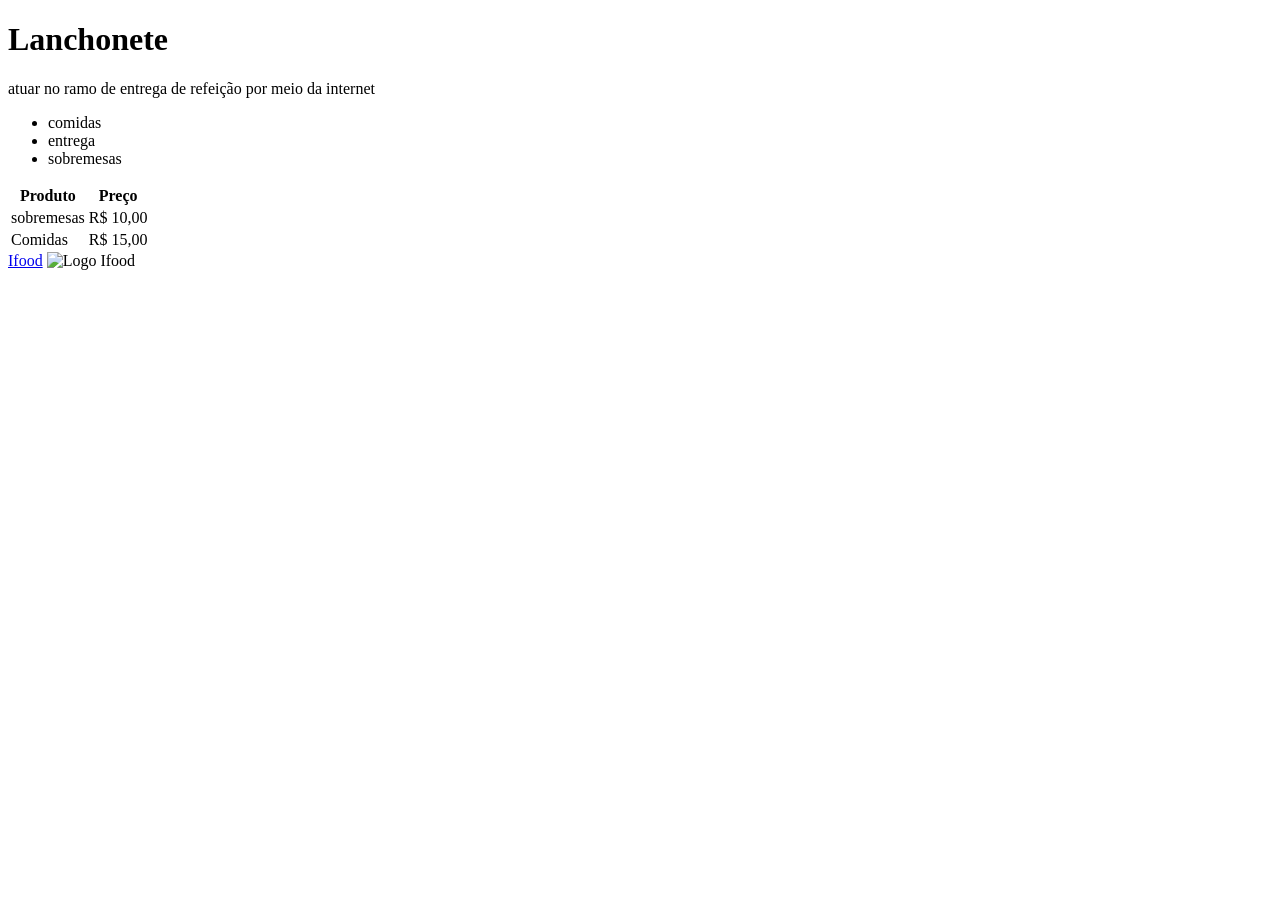
==== index.html @ 336c42e9 "feature/estrutura-html-base" ====
<!DOCTYPE html>
<html lang="en">
<head>
    
</head>
<body>
    <h1>Lanchonete</h1>
    <p>atuar no ramo de entrega de refeição por meio da internet</p>
    <ul>
        <li>comidas</li>
        <li>entrega</li>
        <li>sobremesas</li>
    </ul>
    <table>
        <tr>
            <th>Produto</th>
            <th>Preço</th>
        </tr>
        <tr>
            <td>sobremesas</td>
            <td>R$ 10,00</td>
        </tr>
        <tr>
            <td>Comidas</td>
            <td>R$ 15,00</td>
        </tr>
    </table>
    <a href="https://www.ifood.com.br" target="_blank"
        rel="noopener noreferrer">Ifood</a>
        <img src="assets/images/ifood-logo.webp" alt="Logo Ifood" width="300">
        

</body>
</html>
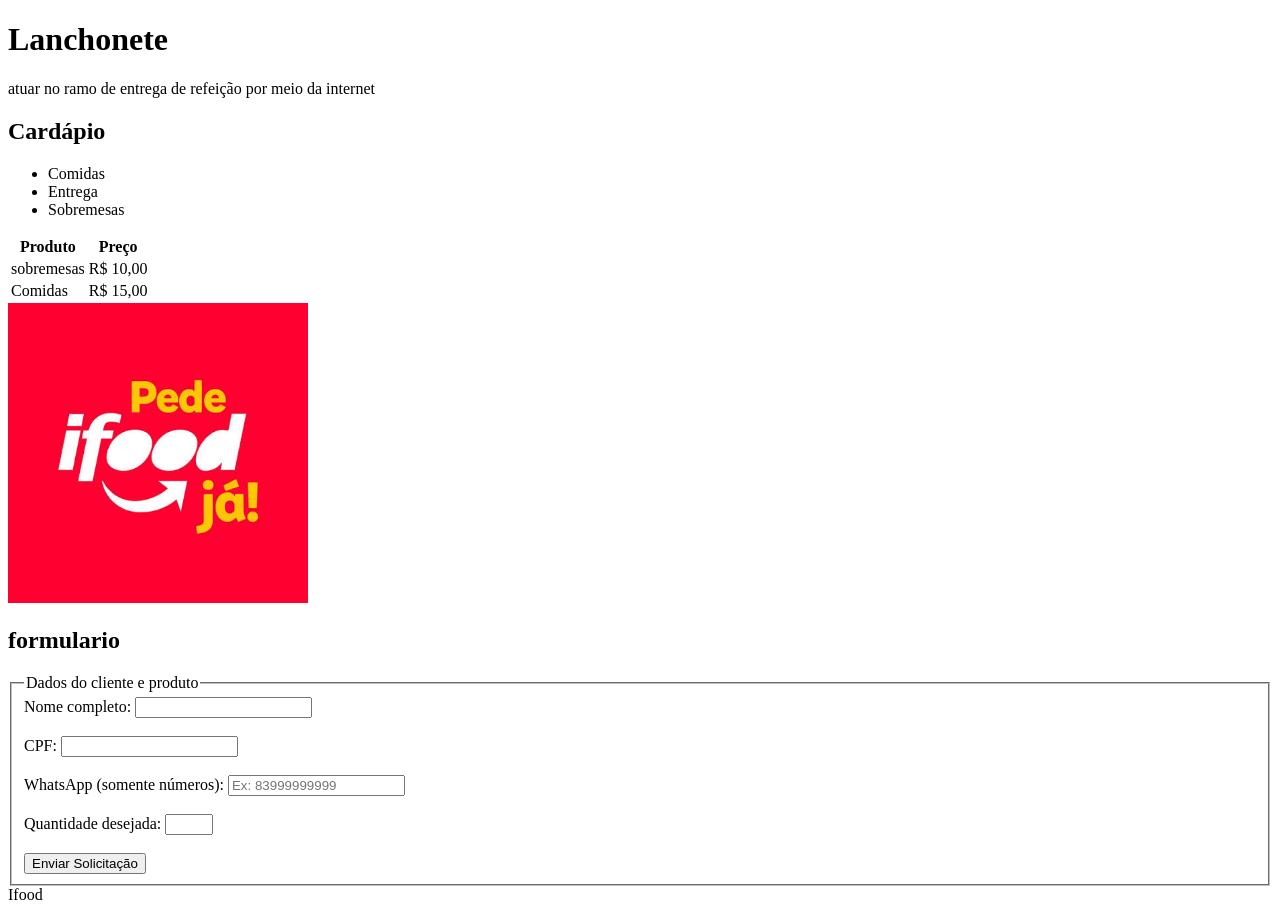
==== commit 0318a705: "feature/html-semantica-formulario" ====
--- a/index.html
+++ b/index.html
@@ -4,14 +4,19 @@
     
 </head>
 <body>
-    <h1>Lanchonete</h1>
-    <p>atuar no ramo de entrega de refeição por meio da internet</p>
-    <ul>
-        <li>comidas</li>
-        <li>entrega</li>
-        <li>sobremesas</li>
-    </ul>
-    <table>
+    <header>
+        <h1>Lanchonete</h1>
+        <p>atuar no ramo de entrega de refeição por meio da internet</p>
+    </header>
+    <main>
+            <section>
+                <h2>Cardápio</h2>
+                <ul>
+                    <li>Comidas</li>
+                    <li>Entrega</li>
+                    <li>Sobremesas</li>
+                </ul>
+                <table>
         <tr>
             <th>Produto</th>
             <th>Preço</th>
@@ -25,10 +30,48 @@
             <td>R$ 15,00</td>
         </tr>
     </table>
-    <a href="https://www.ifood.com.br" target="_blank"
+            <img src="assets/images/comida.jpg" alt="Logo Ifood" width="300">
+            </section>
+            <section>
+                <h2>formulario</h2>
+                <form action="#" method="post">
+                <fieldset>
+                    <legend>Dados do cliente e produto</legend>
+
+                    <div>
+                        <label for="nomeCliente">Nome completo: </label>
+                        <input type="text" id="nomeCliente" name="nome" required>
+                    </div>
+                    <br>
+                    <div>
+                        <label for="cpfCliente">CPF:</label>
+                        <input type="text" id="cpfCliente" name="cpf" required>
+                    </div>
+                    <br>
+                    <div>
+                        <label for="telefone">WhatsApp (somente números):</label>
+                        <input type="tel" id="telefone" name="telefone" pattern="[0-9]{11}" placeholder="Ex: 83999999999">
+                    </div>
+                    <br>
+                    <div>
+                        <label for="quantidade">Quantidade desejada:</label>
+                        <input type="number" id="quantidade" name="quantidade" min="1" max="50">
+                    </div>
+                    <br>
+                    <button type="submit">Enviar Solicitação</button>
+                </fieldset>
+            </form>
+            </section>
+            
+    </main>
+    <footer>
+        <ahref="https://www.ifood.com.br" target="_blank"
         rel="noopener noreferrer">Ifood</a>
-        <img src="assets/images/ifood-logo.webp" alt="Logo Ifood" width="300">
+    </footer>
+    
+    
         
+
 
 </body>
 </html>
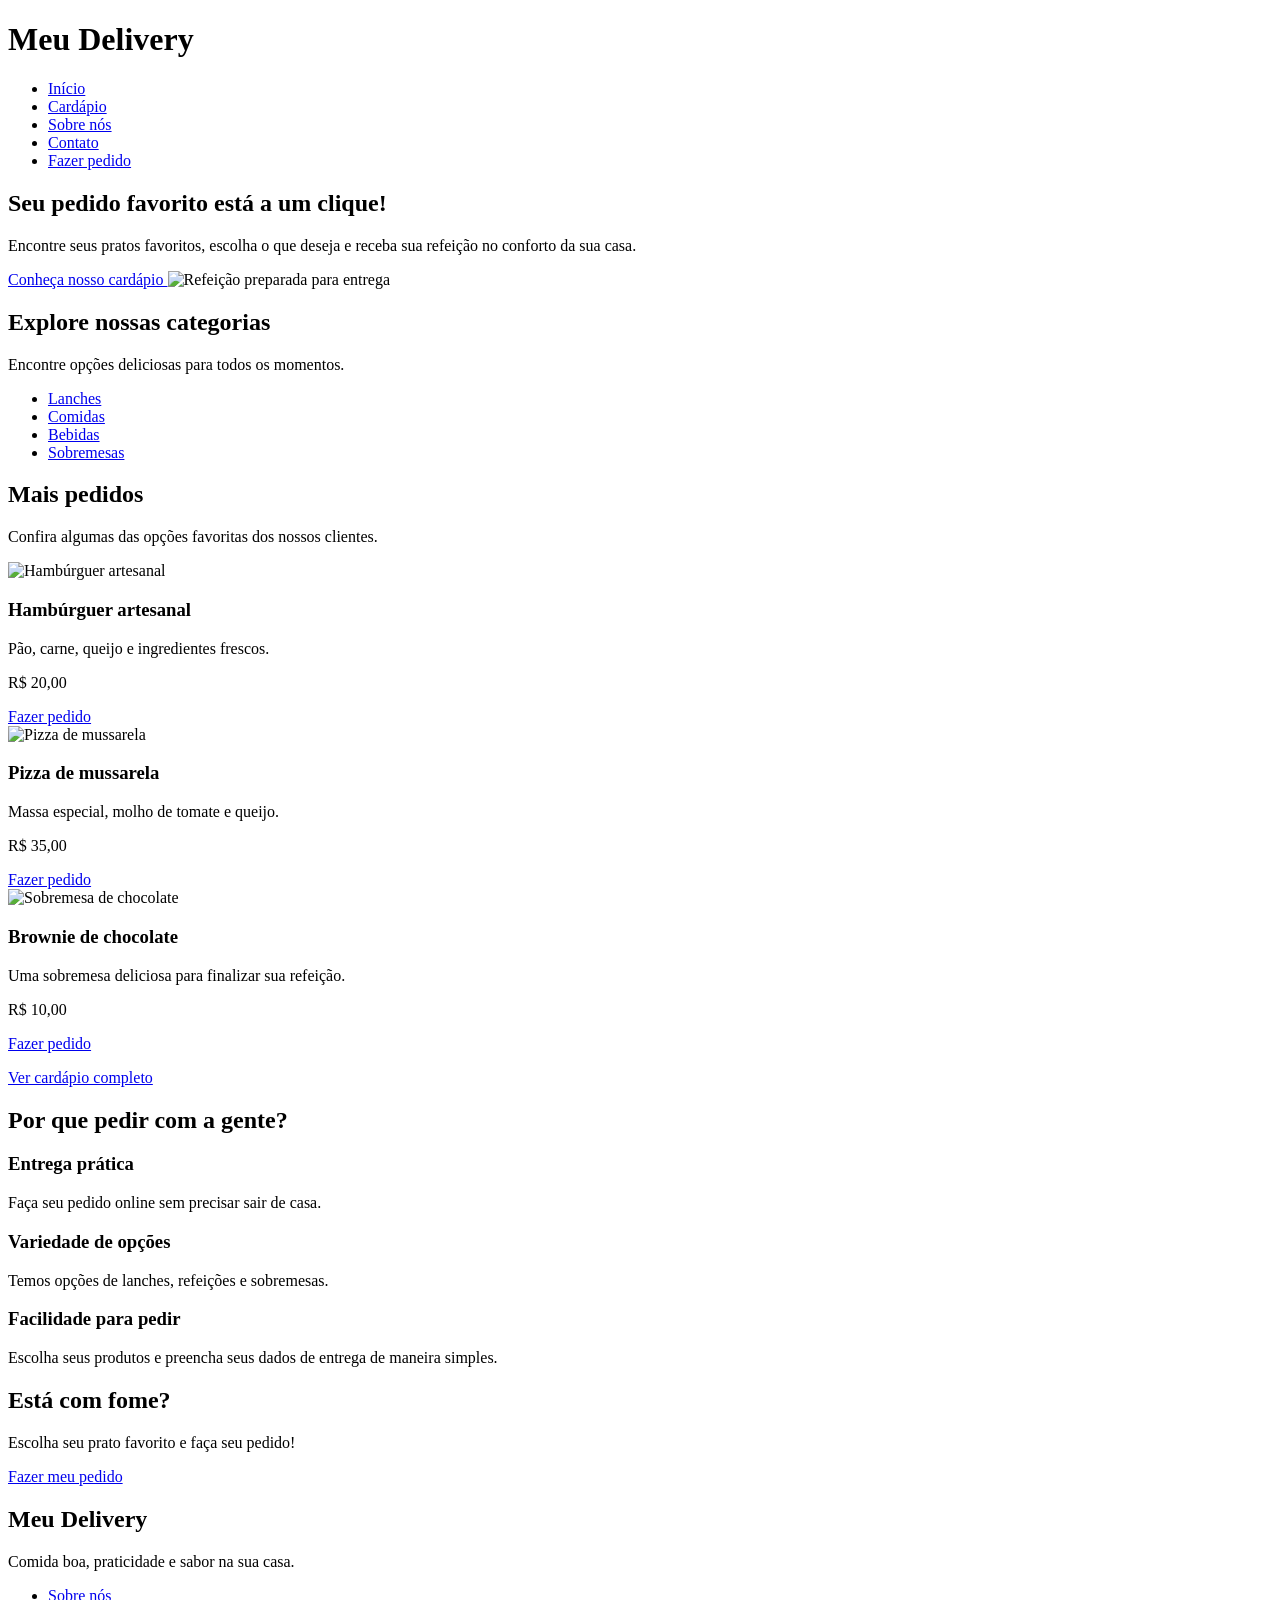
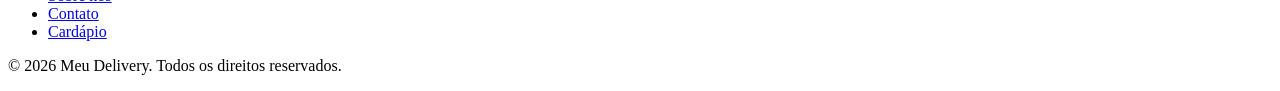
==== commit 08dd3712: "feat: cria estrutura HTML das páginas do site" ====
--- a/index.html
+++ b/index.html
@@ -1,77 +1,258 @@
+
 <!DOCTYPE html>
-<html lang="en">
+<html lang="pt-BR">
+
 <head>
-    
+    <meta charset="UTF-8">
+    <meta name="viewport" content="width=device-width, initial-scale=1.0">
+
+    <meta name="description"
+          content="Peça suas comidas favoritas no Meu Delivery.">
+
+    <title>Meu Delivery | Página Inicial</title>
+
+    <link rel="stylesheet" href="css/style.css">
 </head>
+
 <body>
+
+    <!-- CABEÇALHO -->
     <header>
-        <h1>Lanchonete</h1>
-        <p>atuar no ramo de entrega de refeição por meio da internet</p>
+
+        <h1>Meu Delivery</h1>
+
+        <nav>
+            <ul>
+                <li><a href="index.html">Início</a></li>
+                <li><a href="cardapio.html">Cardápio</a></li>
+                <li><a href="sobre.html">Sobre nós</a></li>
+                <li><a href="contato.html">Contato</a></li>
+                <li><a href="pedido.html">Fazer pedido</a></li>
+            </ul>
+        </nav>
+
     </header>
+
+
     <main>
-            <section>
-                <h2>Cardápio</h2>
-                <ul>
-                    <li>Comidas</li>
-                    <li>Entrega</li>
-                    <li>Sobremesas</li>
-                </ul>
-                <table>
-        <tr>
-            <th>Produto</th>
-            <th>Preço</th>
-        </tr>
-        <tr>
-            <td>sobremesas</td>
-            <td>R$ 10,00</td>
-        </tr>
-        <tr>
-            <td>Comidas</td>
-            <td>R$ 15,00</td>
-        </tr>
-    </table>
-            <img src="assets/images/comida.jpg" alt="Logo Ifood" width="300">
-            </section>
-            <section>
-                <h2>formulario</h2>
-                <form action="#" method="post">
-                <fieldset>
-                    <legend>Dados do cliente e produto</legend>
-
-                    <div>
-                        <label for="nomeCliente">Nome completo: </label>
-                        <input type="text" id="nomeCliente" name="nome" required>
-                    </div>
-                    <br>
-                    <div>
-                        <label for="cpfCliente">CPF:</label>
-                        <input type="text" id="cpfCliente" name="cpf" required>
-                    </div>
-                    <br>
-                    <div>
-                        <label for="telefone">WhatsApp (somente números):</label>
-                        <input type="tel" id="telefone" name="telefone" pattern="[0-9]{11}" placeholder="Ex: 83999999999">
-                    </div>
-                    <br>
-                    <div>
-                        <label for="quantidade">Quantidade desejada:</label>
-                        <input type="number" id="quantidade" name="quantidade" min="1" max="50">
-                    </div>
-                    <br>
-                    <button type="submit">Enviar Solicitação</button>
-                </fieldset>
-            </form>
-            </section>
-            
+
+        <!-- APRESENTAÇÃO -->
+        <section id="inicio">
+
+            <h2>Seu pedido favorito está a um clique!</h2>
+
+            <p>
+                Encontre seus pratos favoritos, escolha o que deseja
+                e receba sua refeição no conforto da sua casa.
+            </p>
+
+            <a href="cardapio.html">
+                Conheça nosso cardápio
+            </a>
+
+            <img src="https://encrypted-tbn0.gstatic.com/images?q=tbn:ANd9GcSLGOP3HG74yvxkBBGIiveF2h_LF4AgzbqZQH1k-5zzwQ&s=10"
+                 alt="Refeição preparada para entrega">
+
+        </section>
+
+
+        <!-- CATEGORIAS -->
+        <section id="categorias">
+
+            <h2>Explore nossas categorias</h2>
+
+            <p>
+                Encontre opções deliciosas para todos os momentos.
+            </p>
+
+            <ul>
+                <li>
+                    <a href="cardapio.html#lanches">
+                        Lanches
+                    </a>
+                </li>
+
+                <li>
+                    <a href="cardapio.html#comidas">
+                        Comidas
+                    </a>
+                </li>
+
+                <li>
+                    <a href="cardapio.html#bebidas">
+                        Bebidas
+                    </a>
+                </li>
+
+                <li>
+                    <a href="cardapio.html#sobremesas">
+                        Sobremesas
+                    </a>
+                </li>
+            </ul>
+
+        </section>
+
+
+        <!-- PRODUTOS EM DESTAQUE -->
+        <section id="destaques">
+
+            <h2>Mais pedidos</h2>
+
+            <p>
+                Confira algumas das opções favoritas dos nossos clientes.
+            </p>
+
+            <article>
+
+                <img src="https://encrypted-tbn0.gstatic.com/images?q=tbn:ANd9GcRBCd6topRLZBcXYOuVNLEWPbfl4HbT7A0esuXRjCiheQ&s=10"
+                     alt="Hambúrguer artesanal">
+
+                <h3>Hambúrguer artesanal</h3>
+
+                <p>
+                    Pão, carne, queijo e ingredientes frescos.
+                </p>
+
+                <p>R$ 20,00</p>
+
+                <a href="pedido.html">
+                    Fazer pedido
+                </a>
+
+            </article>
+
+
+            <article>
+
+                <img src="https://encrypted-tbn0.gstatic.com/images?q=tbn:ANd9GcRXvhF_5h4gv6QkHhe24OOsi_Pm45Ez4cGxvQ_ZD8IKhg&s=10"
+                     alt="Pizza de mussarela">
+
+                <h3>Pizza de mussarela</h3>
+
+                <p>
+                    Massa especial, molho de tomate e queijo.
+                </p>
+
+                <p>R$ 35,00</p>
+
+                <a href="pedido.html">
+                    Fazer pedido
+                </a>
+
+            </article>
+
+
+            <article>
+
+                <img src="https://encrypted-tbn0.gstatic.com/images?q=tbn:ANd9GcQ-IYgnEaEC0UUzxIiMO_TKNbvkwBoqHGHh36DULbB2LQ&s=10"
+                     alt="Sobremesa de chocolate">
+
+                <h3>Brownie de chocolate</h3>
+
+                <p>
+                    Uma sobremesa deliciosa para finalizar sua refeição.
+                </p>
+
+                <p>R$ 10,00</p>
+
+                <a href="pedido.html">
+                    Fazer pedido
+                </a>
+
+            </article>
+
+            <p>
+                <a href="cardapio.html">
+                    Ver cardápio completo
+                </a>
+            </p>
+
+        </section>
+
+
+        <!-- SERVIÇOS -->
+        <section id="servicos">
+
+            <h2>Por que pedir com a gente?</h2>
+
+            <article>
+
+                <h3>Entrega prática</h3>
+
+                <p>
+                    Faça seu pedido online sem precisar sair de casa.
+                </p>
+
+            </article>
+
+            <article>
+
+                <h3>Variedade de opções</h3>
+
+                <p>
+                    Temos opções de lanches, refeições e sobremesas.
+                </p>
+
+            </article>
+
+            <article>
+
+                <h3>Facilidade para pedir</h3>
+
+                <p>
+                    Escolha seus produtos e preencha seus dados
+                    de entrega de maneira simples.
+                </p>
+
+            </article>
+
+        </section>
+
+
+        <!-- CHAMADA PARA AÇÃO -->
+        <section id="fazer-pedido">
+
+            <h2>Está com fome?</h2>
+
+            <p>
+                Escolha seu prato favorito e faça seu pedido!
+            </p>
+
+            <a href="pedido.html">
+                Fazer meu pedido
+            </a>
+
+        </section>
+
     </main>
-    <footer>
-        <ahref="https://www.ifood.com.br" target="_blank"
-        rel="noopener noreferrer">Ifood</a>
+
+
+    <!-- RODAPÉ -->
+    <footer id="contato">
+
+        <h2>Meu Delivery</h2>
+
+        <p>
+            Comida boa, praticidade e sabor na sua casa.
+        </p>
+
+        <nav>
+            <ul>
+                <li><a href="sobre.html">Sobre nós</a></li>
+                <li><a href="contato.html">Contato</a></li>
+                <li><a href="cardapio.html">Cardápio</a></li>
+            </ul>
+        </nav>
+
+        <p>
+            &copy; 2026 Meu Delivery.
+            Todos os direitos reservados.
+        </p>
+
     </footer>
-    
-    
-        
-
 
 </body>
-</html>+
+</html>
+
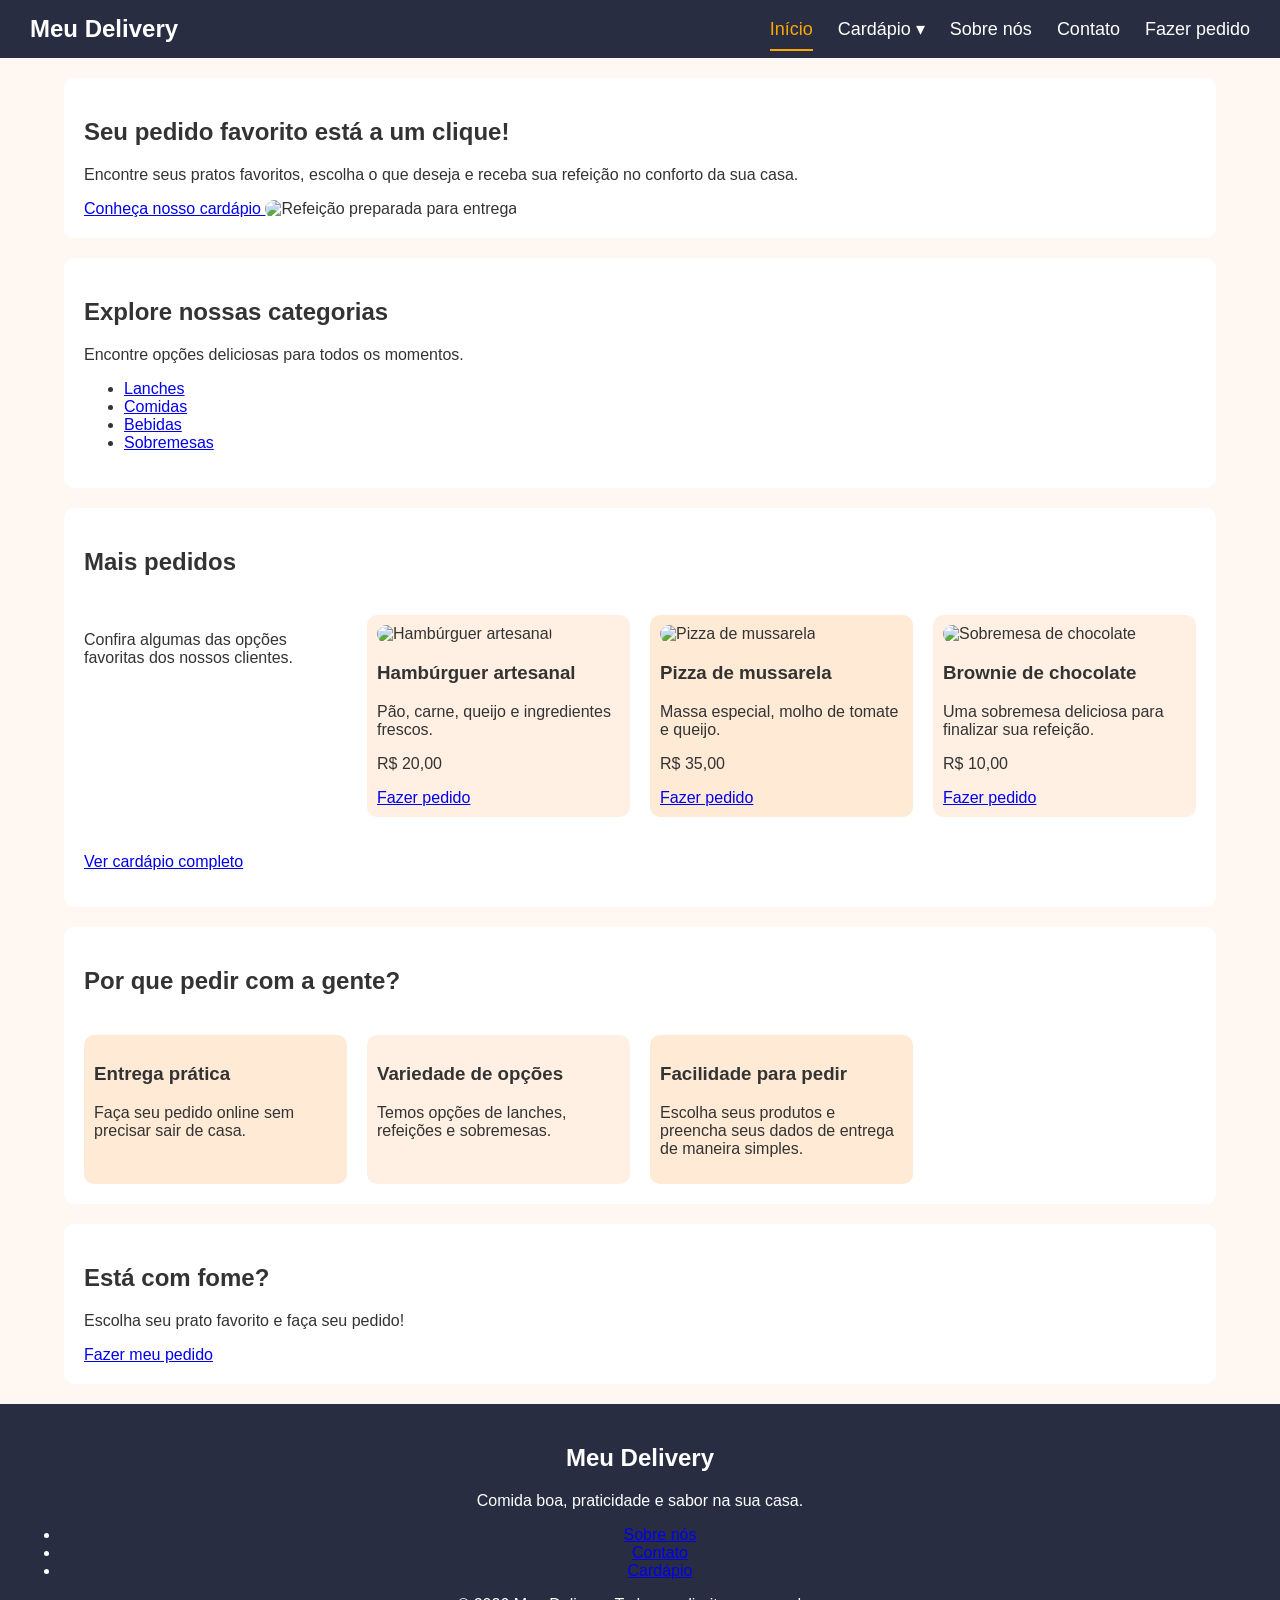
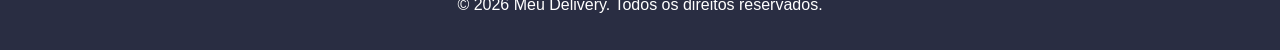
==== commit 498c8417: "feat: implementa menu e navegacao responsiva" ====
--- a/index.html
+++ b/index.html
@@ -17,21 +17,60 @@
 <body>
 
     <!-- CABEÇALHO -->
-    <header>
-
-        <h1>Meu Delivery</h1>
-
-        <nav>
-            <ul>
-                <li><a href="index.html">Início</a></li>
-                <li><a href="cardapio.html">Cardápio</a></li>
-                <li><a href="sobre.html">Sobre nós</a></li>
-                <li><a href="contato.html">Contato</a></li>
-                <li><a href="pedido.html">Fazer pedido</a></li>
-            </ul>
-        </nav>
-
-    </header>
+    
+<!-- CABEÇALHO E MENU DE NAVEGAÇÃO -->
+<header class="navbar">
+
+    <a href="index.html" class="logo">Meu Delivery</a>
+
+    <nav aria-label="Menu principal">
+
+        <ul class="menu">
+
+            <li>
+                <a href="index.html" class="ativo">Início</a>
+            </li>
+
+            <li class="tem-dropdown">
+                <a href="cardapio.html">Cardápio ▾</a>
+
+                <ul class="dropdown">
+                    <li><a href="cardapio.html#lanches">Lanches</a></li>
+                    <li><a href="cardapio.html#comidas">Comidas</a></li>
+                    <li><a href="cardapio.html#bebidas">Bebidas</a></li>
+                    <li><a href="cardapio.html#sobremesas">Sobremesas</a></li>
+                </ul>
+            </li>
+
+            <li>
+                <a href="sobre.html">Sobre nós</a>
+            </li>
+
+            <li>
+                <a href="contato.html">Contato</a>
+            </li>
+
+            <li>
+                <a href="pedido.html">Fazer pedido</a>
+            </li>
+
+        </ul>
+
+    </nav>
+
+    <!-- MENU HAMBÚRGUER -->
+    <button class="menu-hamburguer"
+        aria-label="Abrir menu"
+        aria-expanded="false">
+
+        <span class="barra"></span>
+        <span class="barra"></span>
+        <span class="barra"></span>
+
+    </button>
+
+</header>
+
 
 
     <main>
--- a/css/style.css
+++ b/css/style.css
@@ -0,0 +1,288 @@
+
+/* Configuração geral */
+* {
+    box-sizing: border-box;
+}
+
+body {
+    margin: 0;
+    font-family: Arial, sans-serif;
+    background-color: #fff8f2;
+    color: #333;
+}
+
+/* CABEÇALHO */
+header {
+    background-color: #292d42;
+    color: white;
+    padding: 20px;
+    text-align: center;
+}
+
+header h1 {
+    color: white;
+    margin-bottom: 20px;
+}
+
+/* MENU */
+header nav ul {
+    list-style: none;
+    padding: 0;
+    margin: 0;
+    display: flex;
+    justify-content: center;
+    align-items: center;
+    flex-wrap: wrap;
+    gap: 20px;
+}
+
+header nav a {
+    color: white;
+    text-decoration: none;
+    font-size: 18px;
+    transition: color 0.2s;
+}
+
+header nav a:hover {
+    color: orange;
+}
+
+header nav a:focus-visible {
+    outline: 2px solid orange;
+}
+
+/* Conteúdo */
+main {
+    width: 90%;
+    margin: 20px auto;
+}
+
+section {
+    background-color: white;
+    padding: 20px;
+    margin-bottom: 20px;
+    border-radius: 10px;
+}
+
+/* Imagens */
+img {
+    max-width: 100%;
+    border-radius: 10px;
+}
+
+/* Produtos */
+section:has(> article) {
+    display: grid;
+    grid-template-columns: repeat(auto-fit, minmax(220px, 1fr));
+    gap: 20px;
+}
+
+section:has(> article) > h2 {
+    grid-column: 1 / -1;
+}
+
+article {
+    padding: 10px;
+    background-color: #fff0e3;
+    border-radius: 10px;
+    transition: transform 0.2s;
+}
+
+article:nth-child(even) {
+    background-color: #ffead6;
+}
+
+article:hover {
+    transform: translateY(-3px);
+}
+
+/* Formulários */
+input,
+textarea,
+select {
+    width: 100%;
+    padding: 10px;
+    margin: 5px 0;
+}
+
+input:focus,
+textarea:focus,
+select:focus {
+    outline: 2px solid orange;
+}
+
+/* Botões */
+button,
+input[type="submit"] {
+    background-color: #e85d04;
+    color: white;
+    padding: 10px;
+    border: none;
+    border-radius: 5px;
+    cursor: pointer;
+    transition: background-color 0.2s;
+}
+
+button:hover,
+input[type="submit"]:hover {
+    background-color: #c94b00;
+}
+
+/* Rodapé */
+footer {
+    background-color: #292d42;
+    color: white;
+    padding: 20px;
+    text-align: center;
+}
+
+/* Celulares */
+@media (max-width: 600px) {
+    header nav ul {
+        flex-direction: column;
+        gap: 10px;
+    }
+
+    section:has(> article) {
+        grid-template-columns: 1fr;
+    }
+}
+
+/* =========================================
+   AULA 08 - MENU E NAVEGACAO
+========================================= */
+
+/* NAVBAR PRINCIPAL */
+header.navbar {
+    display: flex;
+    justify-content: space-between;
+    align-items: center;
+
+    padding: 15px 30px;
+    background-color: #292d42;
+
+    position: sticky;
+    top: 0;
+    z-index: 100;
+}
+
+/* LOGO */
+.navbar .logo {
+    color: white;
+    font-size: 24px;
+    font-weight: bold;
+    text-decoration: none;
+}
+
+/* MENU PRINCIPAL */
+.navbar .menu {
+    display: flex;
+    align-items: center;
+    gap: 25px;
+
+    list-style: none;
+    margin: 0;
+    padding: 0;
+}
+
+/* LINKS DO MENU */
+.navbar .menu a {
+    color: white;
+    text-decoration: none;
+    padding: 10px 0;
+    transition: color 0.2s ease;
+}
+
+/* EFEITO HOVER */
+.navbar .menu a:hover {
+    color: orange;
+}
+
+/* PÁGINA ATIVA */
+.navbar .menu a.ativo {
+    color: orange;
+    border-bottom: 2px solid orange;
+}
+
+/* FOCO PELO TECLADO */
+.navbar a:focus-visible,
+.menu-hamburguer:focus-visible {
+    outline: 2px solid orange;
+    outline-offset: 4px;
+}
+
+/* ITEM QUE POSSUI DROPDOWN */
+.tem-dropdown {
+    position: relative;
+}
+
+/* SUBMENU */
+.dropdown {
+    display: none;
+
+    position: absolute;
+    top: 100%;
+    left: 0;
+
+    min-width: 170px;
+    padding: 10px 0;
+
+    list-style: none;
+    background-color: #292d42;
+
+    box-shadow: 0 4px 12px rgba(0, 0, 0, 0.2);
+    border-radius: 5px;
+    z-index: 1;
+}
+
+/* LINKS DO SUBMENU */
+.navbar .dropdown li a {
+    display: block;
+    padding: 10px 15px;
+    white-space: nowrap;
+}
+
+/* MOSTRAR DROPDOWN AO PASSAR O MOUSE */
+.tem-dropdown:hover .dropdown,
+.tem-dropdown:focus-within .dropdown {
+    display: block;
+}
+
+/* BOTÃO HAMBÚRGUER */
+.menu-hamburguer {
+    display: none;
+
+    flex-direction: column;
+    gap: 5px;
+
+    padding: 5px;
+    background: none;
+    border: none;
+    cursor: pointer;
+}
+
+/* LINHAS DO HAMBÚRGUER */
+.menu-hamburguer .barra {
+    width: 25px;
+    height: 3px;
+    background-color: white;
+    border-radius: 3px;
+}
+
+/* RESPONSIVIDADE */
+@media (max-width: 640px) {
+
+    header.navbar {
+        padding: 15px;
+    }
+
+    .menu-hamburguer {
+        display: flex;
+    }
+
+    .navbar .menu {
+        display: none;
+    }
+
+}
+
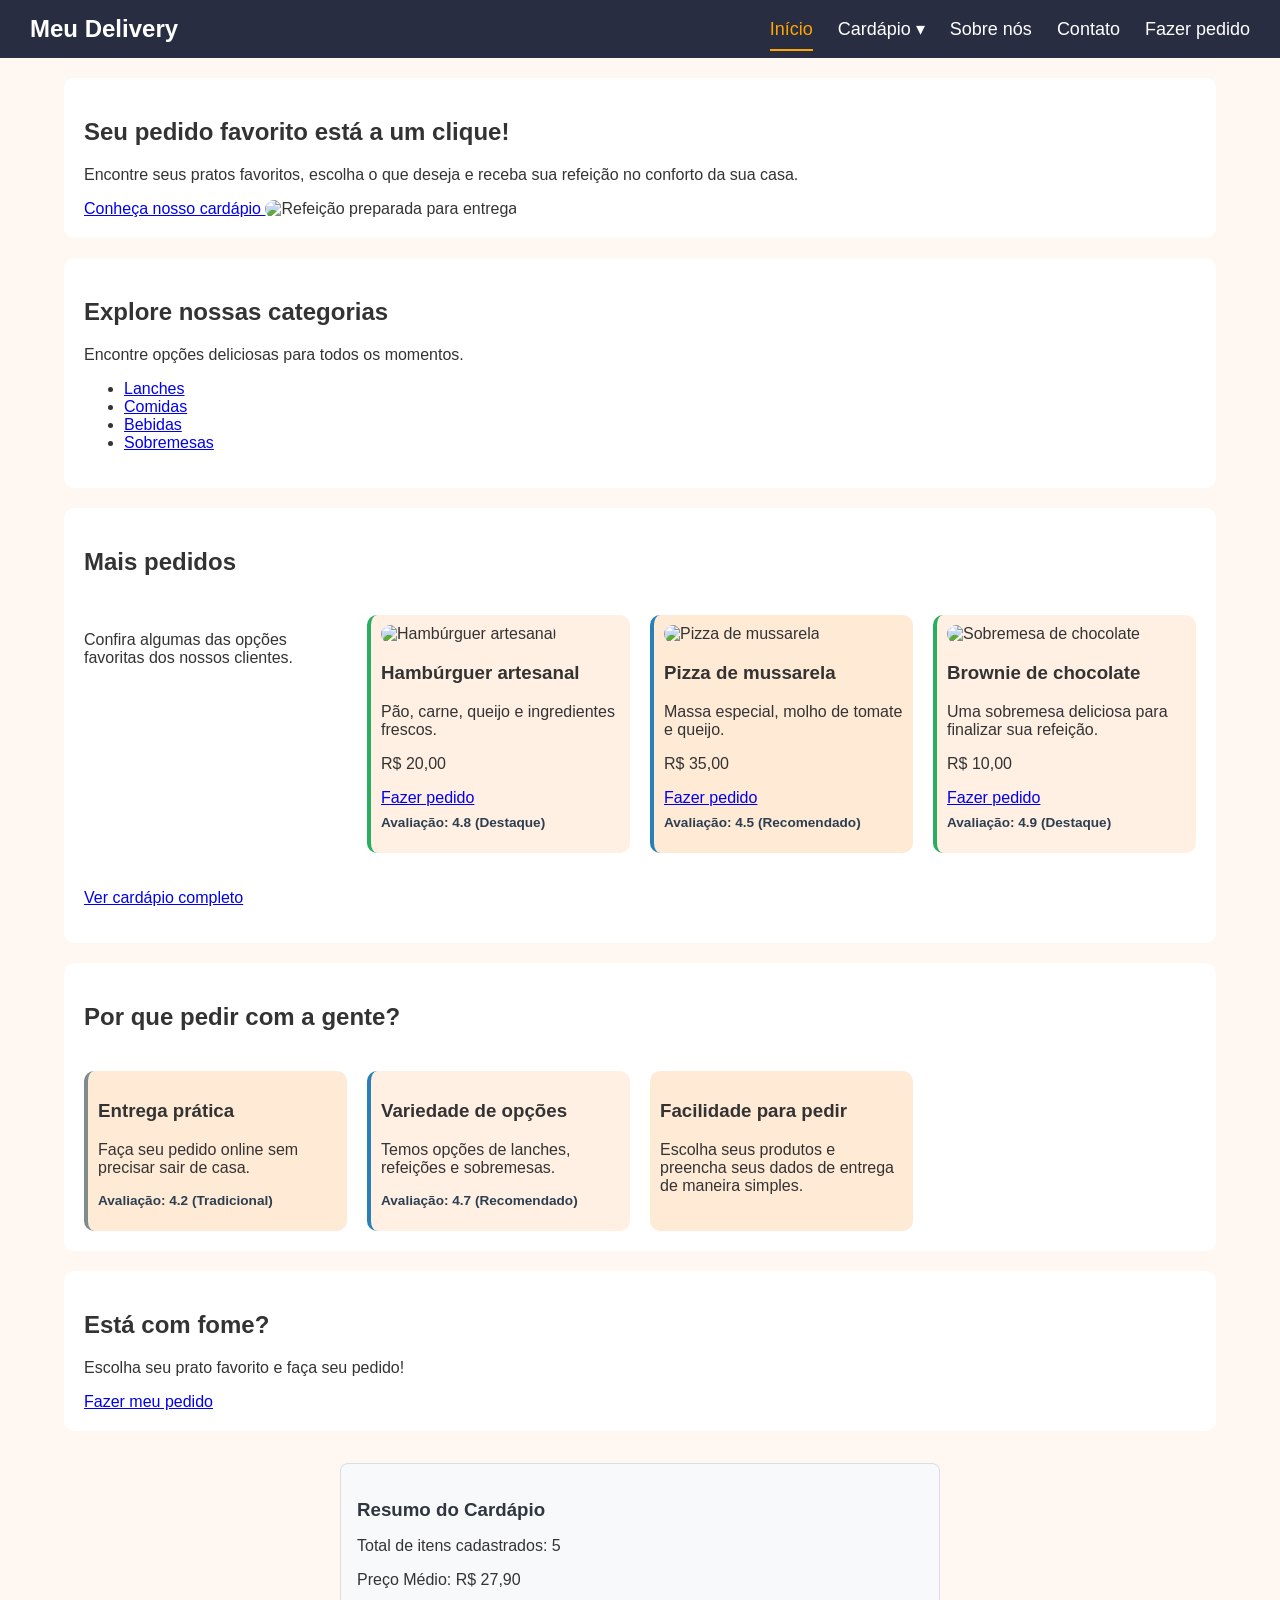
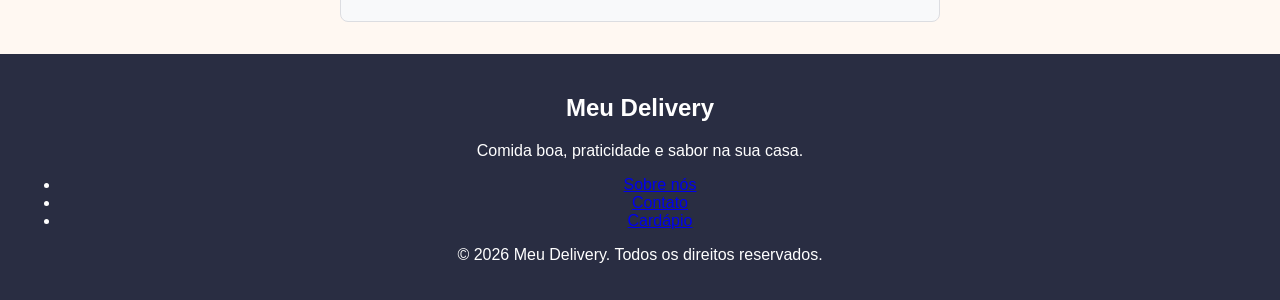
==== commit 8d1216cb: "feat: adiciona funções, métodos de array e manipulação do DOM em js/delivery.js" ====
--- a/index.html
+++ b/index.html
@@ -290,8 +290,9 @@
         </p>
 
     </footer>
+<!-- Cole esta linha antes de </body> -->
+    <script src="js/logica.js" defer></script>
+    <script src="js/delivery.js" defer></script>
 
 </body>
 
-</html>
-
--- a/css/style.css
+++ b/css/style.css
@@ -285,4 +285,37 @@
     }
 
 }
-
+/* Estilos aplicados via JavaScript (Aula 11) */
+.info-dom-extra {
+    margin-top: 0.5rem;
+    font-size: 0.85rem;
+    font-weight: bold;
+    color: var(--cor-primaria, #2c3e50);
+}
+
+.faixa-destaque {
+    border-left: 4px solid #27ae60;
+}
+
+.faixa-recomendado {
+    border-left: 4px solid #2980b9;
+}
+
+.faixa-tradicional {
+    border-left: 4px solid #7f8c8d;
+}
+
+.resumo-cardapio {
+    background: #f8f9fa;
+    border: 1px solid #dcdde1;
+    border-radius: 8px;
+    padding: 1rem;
+    margin: 2rem auto;
+    max-width: 600px;
+    text-align: left;
+}
+
+.resumo-cardapio h3 {
+    margin-bottom: 0.5rem;
+    color: #2f3640;
+}
